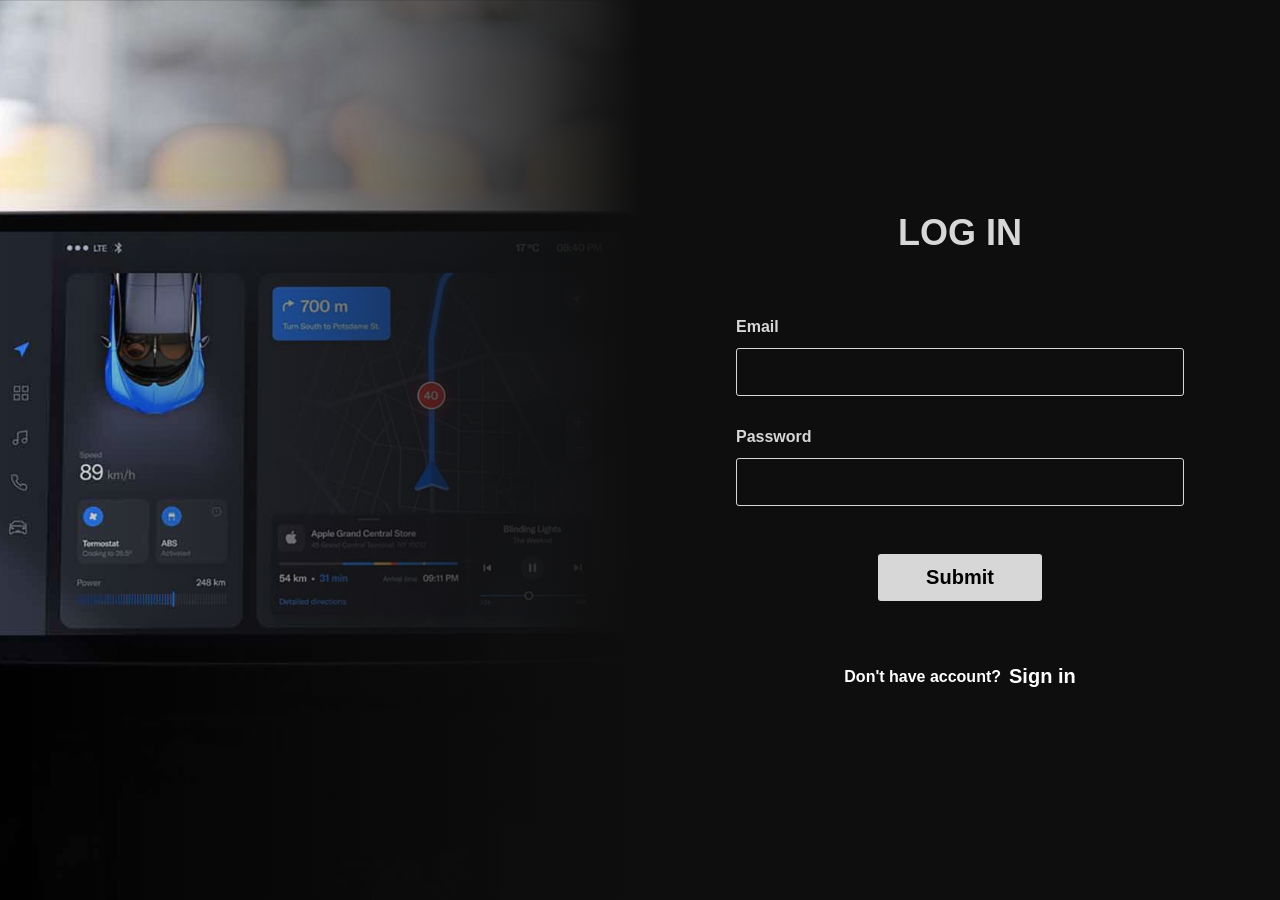
==== Index.html @ 6d86ff7f "home page" ====
<!DOCTYPE html>
<html lang="en">
<head>
    <meta charset="UTF-8">
    <meta name="viewport" content="width=device-width, initial-scale=1.0">
    <title>Login Page</title>
    <link rel="stylesheet" href="login.css">
</head>
<body>
    <div class="container">
        <!-- Left Section - Image -->
        <div class="image-section">
            <img src="image 22.svg" alt="Car dashboard" class="background-image">
            <div class="gradient-overlay"></div>
        </div>

        <!-- Right Section - Login Form -->
        <div class="form-section">
            <div class="form-wrapper">
                <h1 class="title">LOG IN</h1>

                <form id="loginForm" class="login-form">
                    <!-- Email Field -->
                    <div class="form-group">
                        <label for="email" class="form-label">Email</label>
                        <input 
                            type="email" 
                            id="email" 
                            class="form-input" 
                            required
                        >
                    </div>

                    <!-- Password Field -->
                    <div class="form-group">
                        <label for="password" class="form-label">Password</label>
                        <input 
                            type="password" 
                            id="password" 
                            class="form-input" 
                            required
                        >
                    </div>

                    <!-- Submit Button -->
                    <div class="button-wrapper">
                        <a href="home.html" target="_blank" rel="noopener noreferrer"><button type="submit" class="submit-button">Submit</button></a>
                    </div>
                </form>

                <!-- Sign Up Link -->
                <div class="signup-section">
                    <p class="signup-text">Don't have account?</p>
                    <button class="signup-link">Sign in</button>
                </div>
            </div>
        </div>
    </div>

    <script src="script.js"></script>
</body>
</html>
---- login.css ----
/* Reset and Base Styles */
* {
    margin: 0;
    padding: 0;
    box-sizing: border-box;
}

body {
    font-family: -apple-system, BlinkMacSystemFont, 'Segoe UI', 'Roboto', 'Oxygen',
        'Ubuntu', 'Cantarell', 'Fira Sans', 'Droid Sans', 'Helvetica Neue',
        sans-serif;
    -webkit-font-smoothing: antialiased;
    -moz-osx-font-smoothing: grayscale;
}

/* Container */
.container {
    min-height: 100vh;
    background-color: #0e0e0e;
    display: flex;
    flex-direction: column;
}

/* Image Section */
.image-section {
    position: relative;
    overflow: hidden;
    height: 16rem; /* 256px */
}

.background-image {
    position: absolute;
    inset: 0;
    width: 100%;
    height: 100%;
    object-fit: cover;
    object-position: center;
}

.gradient-overlay {
    position: absolute;
    inset: 0;
    background: linear-gradient(to bottom, transparent, rgba(14, 14, 14, 0.5));
}

/* Form Section */
.form-section {
    flex: 1;
    display: flex;
    align-items: center;
    justify-content: center;
    padding: 3rem 1.5rem;
}

.form-wrapper {
    width: 100%;
    max-width: 28rem; /* 448px */
}

.title {
    color: #d7d7d7;
    font-size: 1.875rem; /* 30px */
    font-weight: 600;
    text-align: center;
    margin-bottom: 3rem;
}

/* Form Styles */
.login-form {
    display: flex;
    flex-direction: column;
    gap: 2rem;
}

.form-group {
    display: flex;
    flex-direction: column;
}

.form-label {
    display: block;
    color: #d7d7d7;
    font-size: 0.875rem; /* 14px */
    font-weight: 600;
    margin-bottom: 0.75rem;
}

.form-input {
    width: 100%;
    height: 3rem; /* 48px */
    background-color: transparent;
    border: 1px solid #d7d7d7;
    border-radius: 3px;
    padding: 0 1rem;
    color: #d7d7d7;
    font-size: 1rem;
    transition: border-color 0.3s ease;
}

.form-input:focus {
    outline: none;
    border-color: white;
}

.button-wrapper {
    display: flex;
    justify-content: center;
    padding-top: 1rem;
}

.submit-button {
    background-color: #d7d7d7;
    color: black;
    font-weight: bold;
    font-size: 1.125rem; /* 18px */
    padding: 0.75rem 3rem;
    border-radius: 3px;
    border: none;
    cursor: pointer;
    transition: background-color 0.3s ease;
}

.submit-button:hover {
    background-color: white;
}

/* Sign Up Section */
.signup-section {
    display: flex;
    flex-wrap: wrap;
    align-items: center;
    justify-content: center;
    gap: 0.5rem;
    margin-top: 3rem;
    text-align: center;
}

.signup-text {
    color: white;
    font-size: 0.875rem; /* 14px */
    font-weight: 600;
}

.signup-link {
    color: white;
    font-size: 1.125rem; /* 18px */
    font-weight: 600;
    background: none;
    border: none;
    cursor: pointer;
    text-decoration: none;
    transition: text-decoration 0.3s ease;
}

.signup-link:hover {
    text-decoration: underline;
}

/* Tablet and Desktop Styles */
@media (min-width: 1024px) {
    .container {
        flex-direction: row;
    }

    .image-section {
        width: 50%;
        height: 100vh;
    }

    .gradient-overlay {
        background: linear-gradient(to right, transparent, rgba(14, 14, 14, 0.5), #0e0e0e);
    }

    .form-section {
        padding: 3rem;
    }

    .title {
        font-size: 2.25rem; /* 36px */
        margin-bottom: 4rem;
    }

    .form-label {
        font-size: 1rem; /* 16px */
    }

    .submit-button {
        font-size: 1.25rem; /* 20px */
    }

    .signup-text {
        font-size: 1rem; /* 16px */
    }

    .signup-link {
        font-size: 1.25rem; /* 20px */
    }

    .signup-section {
        margin-top: 4rem;
    }
}

/* Medium screens */
@media (min-width: 768px) and (max-width: 1023px) {
    .image-section {
        height: 20rem; /* 320px */
    }

    .title {
        font-size: 2rem;
    }
}
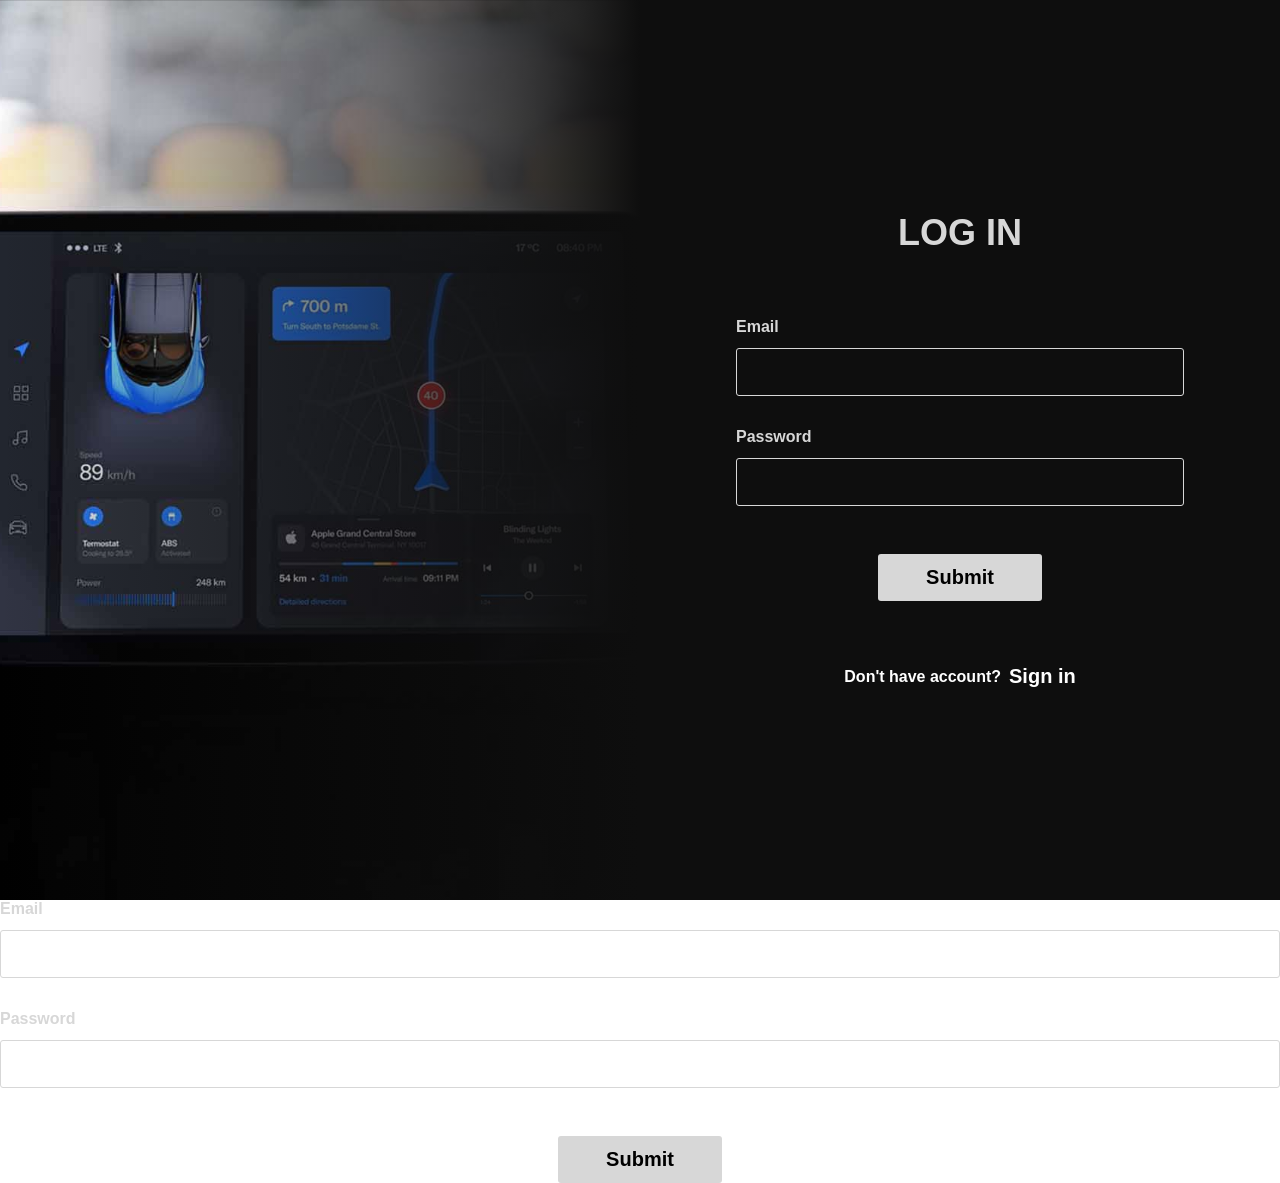
==== commit 6a15ddc1: "local storage" ====
--- a/Index.html
+++ b/Index.html
@@ -44,7 +44,7 @@
 
                     <!-- Submit Button -->
                     <div class="button-wrapper">
-                        <a href="home.html" target="_blank" rel="noopener noreferrer"><button type="submit" class="submit-button">Submit</button></a>
+                        <a href="Home.html"><button type="submit" class="submit-button">Submit</button></a>
                     </div>
                 </form>
 
@@ -56,6 +56,34 @@
             </div>
         </div>
     </div>
+    <form id="loginForm" class="login-form">
+    <div class="form-group">
+        <label for="email" class="form-label">Email</label>
+        <input 
+            type="abdalrhmanhmouda@gmail.com" 
+            id="abdalrhmanhmouda@gmail.com" 
+            class="form-input" 
+            required
+        >
+    </div>
+
+    <div class="form-group">
+        <label for="password" class="form-label">Password</label>
+        <input 
+            type="10205" 
+            id="10205" 
+            class="form-input" 
+            required
+        >
+    </div>
+
+    <p id="error-message" style="color: #ff4d4d; font-size: 14px; margin-bottom: 15px; display: none;"></p>
+
+    <div class="button-wrapper">
+        <button type="submit" class="submit-button">Submit</button>
+    </div>
+</form>
+
 
     <script src="script.js"></script>
 </body>
